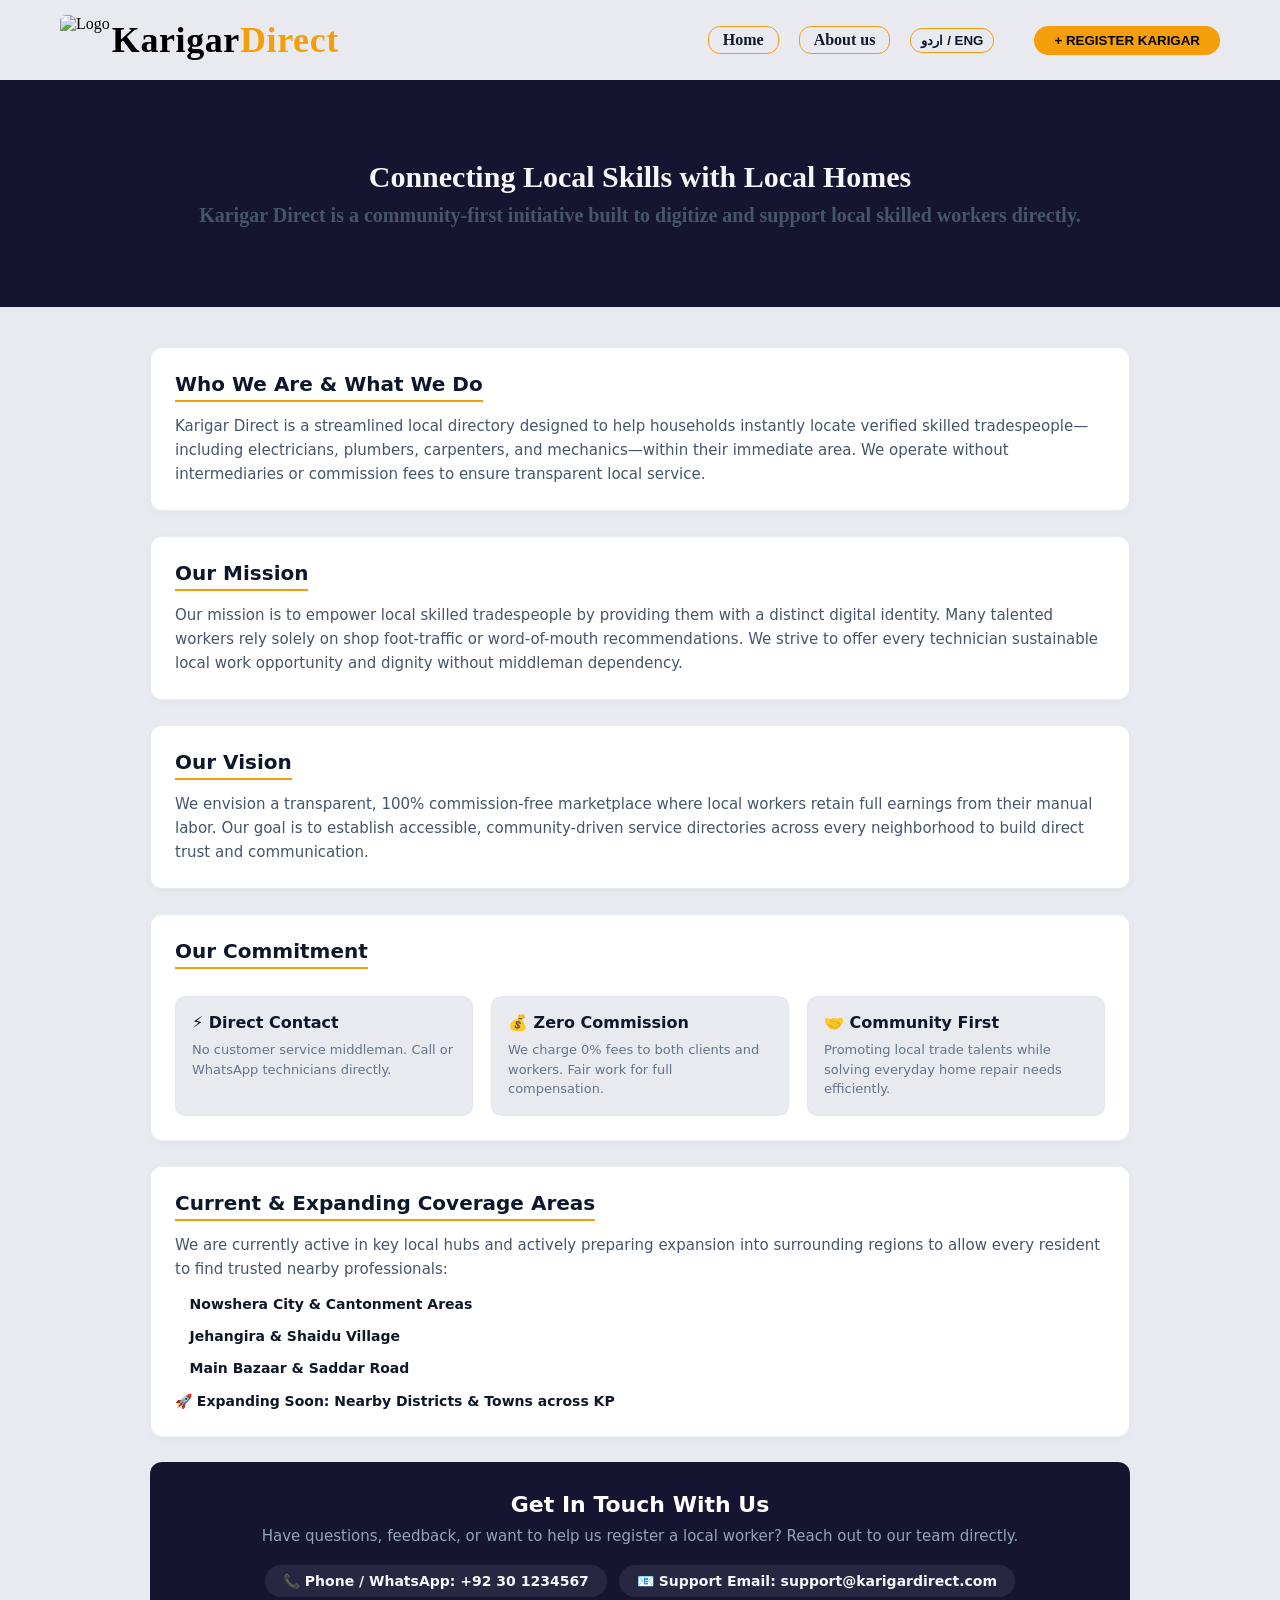
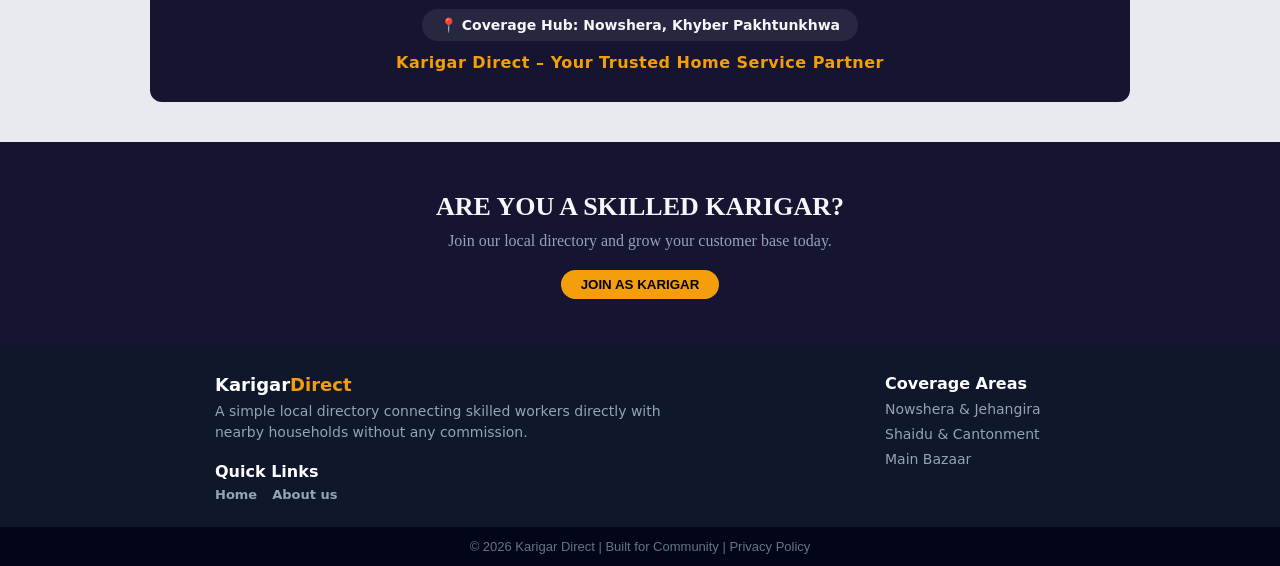
==== about.html @ 754f0617 "First commit - Karigar Direct" ====
<!DOCTYPE html>
<html lang="en">
<head>
    <meta charset="UTF-8">
    <meta name="viewport" content="width=device-width, initial-scale=1.0">
    <title>About Us | Karigar Direct</title>

    <link rel="icon" type="image/png" sizes="16x16" href="./assests/New folder/5b1d29cd1d214fa281f083f291dc749e.ico/favicon-16x16.png">
    <link rel="icon" type="image/png" sizes="32x32" href="./assests/New folder/5b1d29cd1d214fa281f083f291dc749e.ico/favicon-32x32.png">
    <link rel="icon" type="image/png" sizes="96x96" href="./assests/New folder/5b1d29cd1d214fa281f083f291dc749e.ico/favicon-96x96.png">
    <link rel="stylesheet" href="style.css">
</head>
<body>

    <header>
        <div class="header-container">

            <div class="image-container1">
                 <img src="./maintenance.jpg" width="70px" alt="Logo">
            </div>

            <div class="heading-container1"> 
                <h1>Karigar<span>Direct</span></h1>
            </div>

            <div class="nav-conatiner">
                <nav>
                    <a href="index.html">Home</a>
                    <a href="about.html">About us</a>
                    <button type="button" id="aboutLangBtn" style="background: transparent; border: 1px solid #F59E0B; padding: 4px 10px; border-radius: 12px; cursor: pointer; font-weight: 700; color: #0f172a;">اردو / ENG</button>
                </nav>
            </div>
            
            <div class="button-container1">
                <a href="register.html"><button type="button">+ REGISTER KARIGAR</button></a>
            </div>
            
        </div>
    </header>

    <section class="parent-container1">
        <div class="hero-text1" id="aboutHeroTitle">
            Connecting Local Skills with Local Homes
        </div>
        <div class="hero-text2">
            <p id="aboutHeroSub">Karigar Direct is a community-first initiative built to digitize and support local skilled workers directly.</p>
        </div>
    </section>

    <section class="about_main_section">
        <div class="about_child_container">

            <div class="about_block_box">
                <h3>Who We Are & What We Do</h3>
                <p>Karigar Direct is a streamlined local directory designed to help households instantly locate verified skilled tradespeople—including electricians, plumbers, carpenters, and mechanics—within their immediate area. We operate without intermediaries or commission fees to ensure transparent local service.</p>
            </div>

            <div class="about_block_box">
                <h3>Our Mission</h3>
                <p>Our mission is to empower local skilled tradespeople by providing them with a distinct digital identity. Many talented workers rely solely on shop foot-traffic or word-of-mouth recommendations. We strive to offer every technician sustainable local work opportunity and dignity without middleman dependency.</p>
            </div>

            <div class="about_block_box">
                <h3>Our Vision</h3>
                <p>We envision a transparent, 100% commission-free marketplace where local workers retain full earnings from their manual labor. Our goal is to establish accessible, community-driven service directories across every neighborhood to build direct trust and communication.</p>
            </div>

            <div class="about_block_box">
                <h3>Our Commitment</h3>
                <div class="about_cards_row">
                    <div class="about_mini_card">
                        <h4>⚡ Direct Contact</h4>
                        <p>No customer service middleman. Call or WhatsApp technicians directly.</p>
                    </div>
                    <div class="about_mini_card">
                        <h4>💰 Zero Commission</h4>
                        <p>We charge 0% fees to both clients and workers. Fair work for full compensation.</p>
                    </div>
                    <div class="about_mini_card">
                        <h4>🤝 Community First</h4>
                        <p>Promoting local trade talents while solving everyday home repair needs efficiently.</p>
                    </div>
                </div>
            </div>

            <div class="about_block_box">
                <h3>Current & Expanding Coverage Areas</h3>
                <p>We are currently active in key local hubs and actively preparing expansion into surrounding regions to allow every resident to find trusted nearby professionals:</p>
                <div class="future_goals_list">
                    <p>&nbsp;&nbsp;&nbsp;Nowshera City & Cantonment Areas</p>
                    <p>&nbsp;&nbsp;&nbsp;Jehangira & Shaidu Village</p>
                    <p>&nbsp;&nbsp;&nbsp;Main Bazaar & Saddar Road</p>
                    <p>🚀 Expanding Soon: Nearby Districts & Towns across KP</p>
                </div>
            </div>

            <div class="about_contact_box">
                <h3>Get In Touch With Us</h3>
                <p>Have questions, feedback, or want to help us register a local worker? Reach out to our team directly.</p>
                <div class="contact_meta_info">
                    <span>📞 Phone / WhatsApp: +92 30 1234567</span>
                    <span>📧 Support Email: support@karigardirect.com</span>
                    <span>📍 Coverage Hub: Nowshera, Khyber Pakhtunkhwa</span>
                </div>
                <h4 class="brand_tagline">Karigar Direct – Your Trusted Home Service Partner</h4>
            </div>

        </div>
    </section>

    <section>
        <div class="footer_top_container">
            <h2>ARE YOU A SKILLED KARIGAR?</h2>
            <p>Join our local directory and grow your customer base today.</p>
            <div class="button-container1">
                <a href="register.html"><button type="button">JOIN AS KARIGAR</button></a>
            </div>
        </div>
    </section>

    <section>
        <div class="footer_main_container">
            <div class="footer_child_container">
                
                <div class="footer_left_stack">
                    <div class="hero-container1">
                        <h3>Karigar<span>Direct</span></h3>
                        <p>A simple local directory connecting skilled workers directly with nearby households without any commission.</p>
                    </div>

                    <div class="hero-container2">
                        <h4>Quick Links</h4>
                        <div class="footer_links_list">
                            <a href="index.html">Home</a>
                            <a href="about.html">About us</a>
                        </div>
                    </div>
                </div>

                <div class="footer_right_stack">
                    <div class="hero-container3">
                        <h4>Coverage Areas</h4>
                        <p>Nowshera & Jehangira</p>
                        <p>Shaidu & Cantonment</p>
                        <p>Main Bazaar</p>
                    </div>
                </div>

            </div>
        </div>
    </section>

    <div class="footer_bottom_bar">
        <p>© 2026 Karigar Direct | Built for Community | Privacy Policy</p>
    </div>

    <script src="script.js"></script>
</body>
</html>
---- style.css ----
* {
    margin: 0;
    padding: 0;
    box-sizing: border-box;
}

body {
    background-color: rgb(233, 234, 239);
}

.header-container {
    display: flex;
    justify-content: space-between;
    align-items: center;
    max-width: 1200px;
    margin: 0 auto;
    padding: 15px 20px; 
}

.image-container1 {
    display: flex;
    align-items: center;
}

.image-container1 img {
    height: 50px;
    width: auto;
    object-fit: contain;
    border-radius: 6px;
    margin-right: 10px;
}

.heading-container1 {
    color: black;
    font-size: 18px;
    font-weight: 700;
    letter-spacing: 0.6px;
    margin-right: auto;
    margin-left: -8px;
}

.heading-container1 span {
    color: #F59E0B;
}

.nav-conatiner {
    display: flex;
    align-items: center;
    margin-right: 40px;
}

.nav-conatiner nav {
    display: flex;
    gap: 20px;
    align-items: center;
}

.nav-conatiner a {
    color: #0f172a;
    display: inline-block;
    text-decoration: none;
    font-size: 16px;
    font-weight: 700;
    padding: 4px 14px;
    border: 1px solid #F59E0B;
    border-radius: 12px;
    transition: all 0.3s ease;
}

.nav-conatiner a:hover {
    color: #F59E0B;
    background-color: rgba(245, 158, 11, 0.08);
    box-shadow: 0 0 8px rgba(245, 158, 11, 0.4);
    transform: translateY(-2px);
}

#langToggleBtn {
    transition: all 0.3s ease;
}

#langToggleBtn:hover {
    background-color: rgba(245, 158, 11, 0.08) !important;
    box-shadow: 0 0 8px rgba(245, 158, 11, 0.4);
    transform: translateY(-2px);
}

.button-container1 button {
    color: black;
    background-color: #F59E0B;
    font-weight: 700;
    border-radius: 15px;
    border: none;
    padding: 7px 20px;
    cursor: pointer;
}

.button-container1 button:hover {
    transform: translateY(-5px);
    box-shadow: 0px 10px 20px -5px rgba(0, 0, 0, 0.653);
}

.parent-container1 {
    justify-content: center;
    align-items: center;
    text-align: center;
    margin: 0 auto;
    background-color: rgb(21, 21, 49);
    padding: 80px;  
}

.hero-text1 {
    color: #f5f6f7;
    font-size: 30px;
    font-weight: 600;
}

.hero-text2 {
    color: #475569; 
    font-size: 20px;
    font-weight: 600;
    margin-top: 10px;
}

.hero-search {
    display: flex;
    justify-content: center;
    margin: 0 auto;
    margin-top: 20px;
    max-width: 700px;
    width: 100%;
}

.hero-search input[type="search"] {
    flex-grow: 1;
    padding: 11px 20px;
    font-size: 18px;
    border: 1px solid rgb(91, 90, 90);
    border-right: none;
    outline: none;
}

.button-container2 button {
    padding: 18px 40px;
    outline: none;
    font-size: 15px;
    background-color: blue;
    font-weight: 700;
    color: aliceblue;
    border-style: none;
}

.button-container2 button:hover {
    transform: translateY(-5px);
}

.popular-container {
    background-color: rgb(233, 234, 239);
    padding: 40px;
    width: 100%;
}

.child-container {
    display: block;
    width: 100%;
    font-family: Arial, sans-serif;
}

.child-container h3 {
    font-weight: 600;
    color: black;
    font-size: 20px;
    font-family: Arial, sans-serif;
    max-width: 1200px;
    margin-left: 70px;
}

.child-container marquee {
    display: block;
    width: 100%;
    height: 60px;
    line-height: 60px;
    margin: 0;
    padding: 0;
}

.service-pill {
    padding: 6px 30px;
    border-radius: 16px;
    background-color: #ffffff; 
    border: 1px solid #F59E0B;
    margin-left: 35px;
    font-size: 15px;
    display: inline-block;
    white-space: nowrap;
    vertical-align: middle;
    font-weight: 600;
    color: #0f172a;
    box-shadow: 0 2px 4px rgba(0, 0, 0, 0.05); 
    transition: all 0.3s ease;
    cursor: pointer;
}

.service-pill:hover {
    background-color: rgba(245, 158, 11, 0.08);
    color: #0f172a;
    border-color: #F59E0B;
    box-shadow: 0 0 10px rgba(245, 158, 11, 0.4);
    transform: translateY(-2px);
}

.how_it_work-container {
    background-color: white;
    border: 2px solid rgb(158, 158, 158);
    border-left: none;
    border-right: none;
    padding-bottom: 30px; 
}

.how_it_work-container h3 {
    margin-top: 35px;
    margin-left: 105px;
    font-weight: 600;
    font-family: Arial, sans-serif;
}

.hero-container2 {
    display: flex;
    align-items: center;
    justify-content: center;
    margin-top: 25px;
    gap: 30px;
}

.search_container {
    display: flex;
    justify-content: center;
    flex-direction: column;
    align-items: center;
    text-align: center;
    white-space: normal;
    background-color: rgb(233, 234, 239);                 
    border: 1px solid rgba(226, 232, 240, 0.8);   
    box-shadow: 0 4px 15px rgba(0, 0, 0, 0.03);   
    padding: 20px; 
    line-height: 20px;
    border-radius: 12px;                          
    overflow-wrap: break-word;
    margin-bottom: 20px;
    width: 320px;   
    height: 180px;  
    transition: transform 0.2s ease;
}

.search_container:hover {
    transform: translateY(-4px);
}

.search_container h4 {
    color: #0f172a;               
    font-family: 'Segoe UI', system-ui, sans-serif;
    font-size: 18px;
    font-weight: 700;             
    margin-top: 15px;             
    margin-bottom: 8px;           
}

.search_container p {
    color: #64748b;              
    font-family: 'Segoe UI', system-ui, sans-serif;
    font-size: 14px;
    font-weight: 500;
    line-height: 1.5;             
    max-width: 90%;               
}

.karigars_section1 {
    max-width: 1020px;
    margin: 40px auto;
    padding: 0 20px;
}

.karigars_section1 h3 {
    font-family: Arial, sans-serif;
    font-size: 20px;
    font-weight: 700;
    color: #000000;
    margin-bottom: 20px;
}

.karigars_section {
    display: flex;
    flex-wrap: wrap;
    gap: 20px;
    width: 100%;
}

.karigar_card {
    background-color: #ffffff;
    border: 1px solid rgba(226, 232, 240, 0.8);
    border-radius: 12px;
    padding: 16px;
    flex: 1 1 calc(50% - 10px);
    max-width: calc(50% - 10px);
    box-shadow: 0 2px 8px rgba(0, 0, 0, 0.03);
    font-family: 'Segoe UI', system-ui, sans-serif;
    display: flex;
    flex-direction: column;
    gap: 12px;
}

.status_tag {
    background-color: #e6f7ed;
    color: #1e6b3e;
    font-size: 12px;
    font-weight: 700;
    padding: 4px 10px;
    border-radius: 50px;
    display: inline-flex;
    align-items: center;
    gap: 5px;
    align-self: flex-start;
}

.status_tag .dots {
    color: #16a34a;
    font-size: 12px;
}

.karigar_inf {
    display: flex;
    align-items: center;
    gap: 12px;
}

.Karigar_avatar {
    width: 48px;
    height: 48px;
    background-color: #e2e8f0;
    color: #475569;
    border-radius: 50%;
    display: flex;
    align-items: center;
    justify-content: center;
    font-size: 16px;
    font-weight: 700;
}

.karigar_name h3 {
    font-size: 18px;
    font-weight: 700;
    color: #0f172a;
    margin: 0 0 2px 0;
}

.karigar_trademark {
    color: #2563eb;
    font-size: 13px;
    font-weight: 700;
}

.card_line {
    border-top: 1px solid #000000;
    width: 100%;
    margin: 0;
}

.meta_detail_row {
    display: flex;
    justify-content: space-between;
    align-items: center;
    flex-wrap: wrap;
    gap: 8px;
}

.meta_label {
    color: #475569;
    font-weight: 700;
    font-size: 13px;
}

.meta_value {
    color: #64748b;
    font-weight: 500;
    font-size: 13px;
}

.contact_button {
    display: flex;
    justify-content: space-between;
    gap: 14px;
    width: 100%;
}

.contact_button button {
    flex: 1;
    text-align: center;
    padding: 10px 24px;
    font-size: 15px;
    font-weight: 700;
    border: none;
    cursor: pointer;
    border-radius: 8px;
    display: inline-flex;
    align-items: center;
    justify-content: center;
    gap: 8px;
    transition: transform 0.2s ease, opacity 0.2s;
}

.contact_button button:first-child {
    background-color: #e0f2fe;
    color: #0369a1;
}

.contact_button button:last-child {
    background-color: #e6f7ed;
    color: #16a34a;
}

.contact_button button:hover {
    transform: translateY(-2px);
    opacity: 0.95;
}

.footer_top_container {
    justify-content: center;
    align-items: center;
    text-align: center;
    margin: 0 auto;
    background-color: rgb(21, 21, 49);
    padding: 50px 20px;
}

.footer_top_container h2 {
    color: #f5f6f7;
    font-size: 26px;
    font-weight: 700;
    margin-bottom: 10px;
}

.footer_top_container p {
    color: #94a3b8;
    font-size: 16px;
    margin-bottom: 20px;
}

.footer_main_container {
    background-color: rgb(15, 23, 42);
    padding: 25px 20px;
    width: 100%;
}

.footer_child_container {
    display: flex;
    justify-content: space-between;
    align-items: flex-start;
    max-width: 850px;
    margin: 0 auto;
    gap: 40px;
    font-family: 'Segoe UI', system-ui, sans-serif;
}

.footer_left_stack {
    display: flex;
    flex-direction: column;
    align-items: flex-start;
    text-align: left;
    gap: 15px;
    max-width: 480px;
    margin: 0;
    padding: 0;
}

.footer_right_stack {
    min-width: 180px;
    margin: 0;
    padding: 0;
}

.footer_left_stack .hero-container1,
.footer_left_stack .hero-container2 {
    display: block;
    width: 100%;
    margin: 0;
    padding: 0;
    text-align: left;
}

.hero-container1 h3 {
    color: #ffffff;
    font-size: 18px;
    font-weight: 700;
    margin-bottom: 6px;
    text-align: left;
}

.hero-container1 h3 span {
    color: #F59E0B;
}

.footer_left_stack .hero-container2 h4,
.hero-container3 h4 {
    color: #ffffff;
    font-size: 16px;
    font-weight: 700;
    margin-bottom: 6px;
    text-align: left;
}

.hero-container1 p,
.hero-container3 p {
    color: #94a3b8;
    font-size: 14px;
    line-height: 1.5;
    margin-bottom: 4px;
    text-align: left;
}

.footer_links_list {
    display: flex;
    flex-direction: row;
    gap: 15px;
    align-items: center;
    justify-content: flex-start;
    flex-wrap: wrap;
    margin: 0;
    padding: 0;
}

.footer_links_list a {
    color: #94a3b8;
    text-decoration: none;
    font-size: 13px;
    font-weight: 600;
    white-space: nowrap;
    transition: color 0.3s ease;
}

.footer_links_list a:hover {
    color: #F59E0B;
}

.footer_bottom_bar {
    background-color: rgb(2, 6, 23);
    text-align: center;
    padding: 12px;
    color: #64748b;
    font-size: 13px;
    font-family: Arial, sans-serif;
}

/* about section */

.about_main_section {
    max-width: 1020px;
    margin: 40px auto;
    padding: 0 20px;
}

.about_child_container {
    display: flex;
    flex-direction: column;
    gap: 25px;
    width: 100%;
}

.about_block_box {
    background-color: #ffffff;
    border: 1px solid rgba(226, 232, 240, 0.8);
    border-radius: 12px;
    padding: 24px;
    box-shadow: 0 2px 8px rgba(0, 0, 0, 0.03);
    font-family: 'Segoe UI', system-ui, sans-serif;
}

.about_block_box h3 {
    font-size: 20px;
    font-weight: 700;
    color: #0f172a;
    margin-bottom: 12px;
    border-bottom: 2px solid #F59E0B;
    display: inline-block;
    padding-bottom: 4px;
}

.about_block_box p {
    color: #475569;
    font-size: 15px;
    line-height: 1.6;
    font-weight: 500;
}

.about_cards_row {
    display: flex;
    gap: 18px;
    margin-top: 15px;
    flex-wrap: wrap;
}

.about_mini_card {
    background-color: rgb(233, 234, 239);
    border: 1px solid rgba(226, 232, 240, 0.8);
    border-radius: 10px;
    padding: 16px;
    flex: 1 1 calc(33.333% - 12px);
    min-width: 250px;
}

.about_mini_card h4 {
    color: #0f172a;
    font-size: 16px;
    font-weight: 700;
    margin-bottom: 8px;
}

.about_mini_card p {
    font-size: 13px;
    color: #64748b;
    line-height: 1.5;
}

.future_goals_list {
    display: flex;
    flex-direction: column;
    gap: 10px;
    margin-top: 12px;
}

.future_goals_list p {
    font-size: 14px;
    color: #0f172a;
    font-weight: 600;
}

.about_contact_box {
    background-color: rgb(21, 21, 49);
    border-radius: 12px;
    padding: 30px;
    color: #ffffff;
    font-family: 'Segoe UI', system-ui, sans-serif;
    text-align: center;
}

.about_contact_box h3 {
    font-size: 22px;
    font-weight: 700;
    color: #ffffff;
    margin-bottom: 10px;
}

.about_contact_box p {
    color: #94a3b8;
    font-size: 15px;
    margin-bottom: 20px;
}

.contact_meta_info {
    display: flex;
    flex-wrap: wrap;
    gap: 12px;
    justify-content: center;
    align-items: center;
    margin-bottom: 12px;
}

.contact_meta_info span {
    background-color: rgba(255, 255, 255, 0.08);
    padding: 8px 18px;
    border-radius: 50px;
    font-size: 14px;
    color: #f5f6f7;
    font-weight: 600;
}

.contact_meta_info span:last-child {
    flex-basis: auto;
    width: auto;
    margin-top: 0;
}

.brand_tagline {
    color: #F59E0B;
    font-size: 16px;
    font-weight: 700;
    margin-top: 12px;
    letter-spacing: 0.5px;
}

/* registration section */

.register_main_section {
    max-width: 800px;
    margin: 40px auto;
    padding: 0 20px;
}

.register_child_container {
    width: 100%;
}

.register_form_box {
    background-color: #ffffff;
    border: 1px solid rgba(226, 232, 240, 0.8);
    border-radius: 12px;
    padding: 35px;
    box-shadow: 0 2px 8px rgba(0, 0, 0, 0.03);
    font-family: 'Segoe UI', system-ui, sans-serif;
}

.register_form_box h3 {
    font-size: 22px;
    font-weight: 700;
    color: #0f172a;
    margin-bottom: 6px;
    border-bottom: 2px solid #F59E0B;
    display: inline-block;
    padding-bottom: 4px;
}

.form_subtext {
    color: #64748b;
    font-size: 14px;
    margin-bottom: 25px;
    font-weight: 500;
}

.karigar_register_form {
    display: flex;
    flex-wrap: wrap;
    gap: 20px;
}

.form_group {
    display: flex;
    flex-direction: column;
    gap: 6px;
    text-align: left;
    flex: 1 1 calc(50% - 10px);
    min-width: 260px;
}

.form_group label {
    font-size: 14px;
    font-weight: 700;
    color: #0f172a;
}

.form_group input[type="text"],
.form_group input[type="tel"],
.form_group select {
    width: 100%;
    padding: 12px 16px;
    font-size: 15px;
    font-family: 'Segoe UI', system-ui, sans-serif;
    color: #0f172a;
    background-color: rgb(233, 234, 239);
    border: 1px solid rgb(180, 185, 195);
    border-radius: 8px;
    outline: none;
}

.form_group input[type="text"]:focus,
.form_group input[type="tel"]:focus,
.form_group select:focus {
    background-color: #ffffff;
    border-color: #0f172a;
    outline: none;
    box-shadow: none;
}

.form_button_container {
    margin-top: 10px;
    display: flex;
    justify-content: center;
    width: 100%;
}

.form_button_container button {
    width: auto;
    min-width: 240px;
    padding: 12px 30px;
    background-color: #F59E0B;
    color: #000000;
    font-size: 15px;
    font-weight: 700;
    border: none;
    border-radius: 8px;
    cursor: pointer;
    transition: transform 0.2s ease, box-shadow 0.2s ease;
}

.form_button_container button:hover {
    transform: translateY(-2px);
    box-shadow: 0px 6px 12px -2px rgba(0, 0, 0, 0.2);
}

@media (max-width: 768px) {
    .header-container {
        flex-direction: column;
        gap: 15px;
        text-align: center;
    }

    .heading-container1 {
        margin-right: 0;
        margin-left: 0;
    }

    .nav-conatiner {
        margin-right: 0;
    }

    .nav-conatiner nav {
        gap: 20px;
    }

    .karigar_card {
        flex: 1 1 100%;
        max-width: 100%;
    }

    .footer_child_container {
        flex-direction: column;
        gap: 25px;
    }

    .about_mini_card {
        flex: 1 1 100%;
    }

    .register_form_box {
        padding: 20px;
    }

    .form_group {
        flex: 1 1 100%;
    }
}
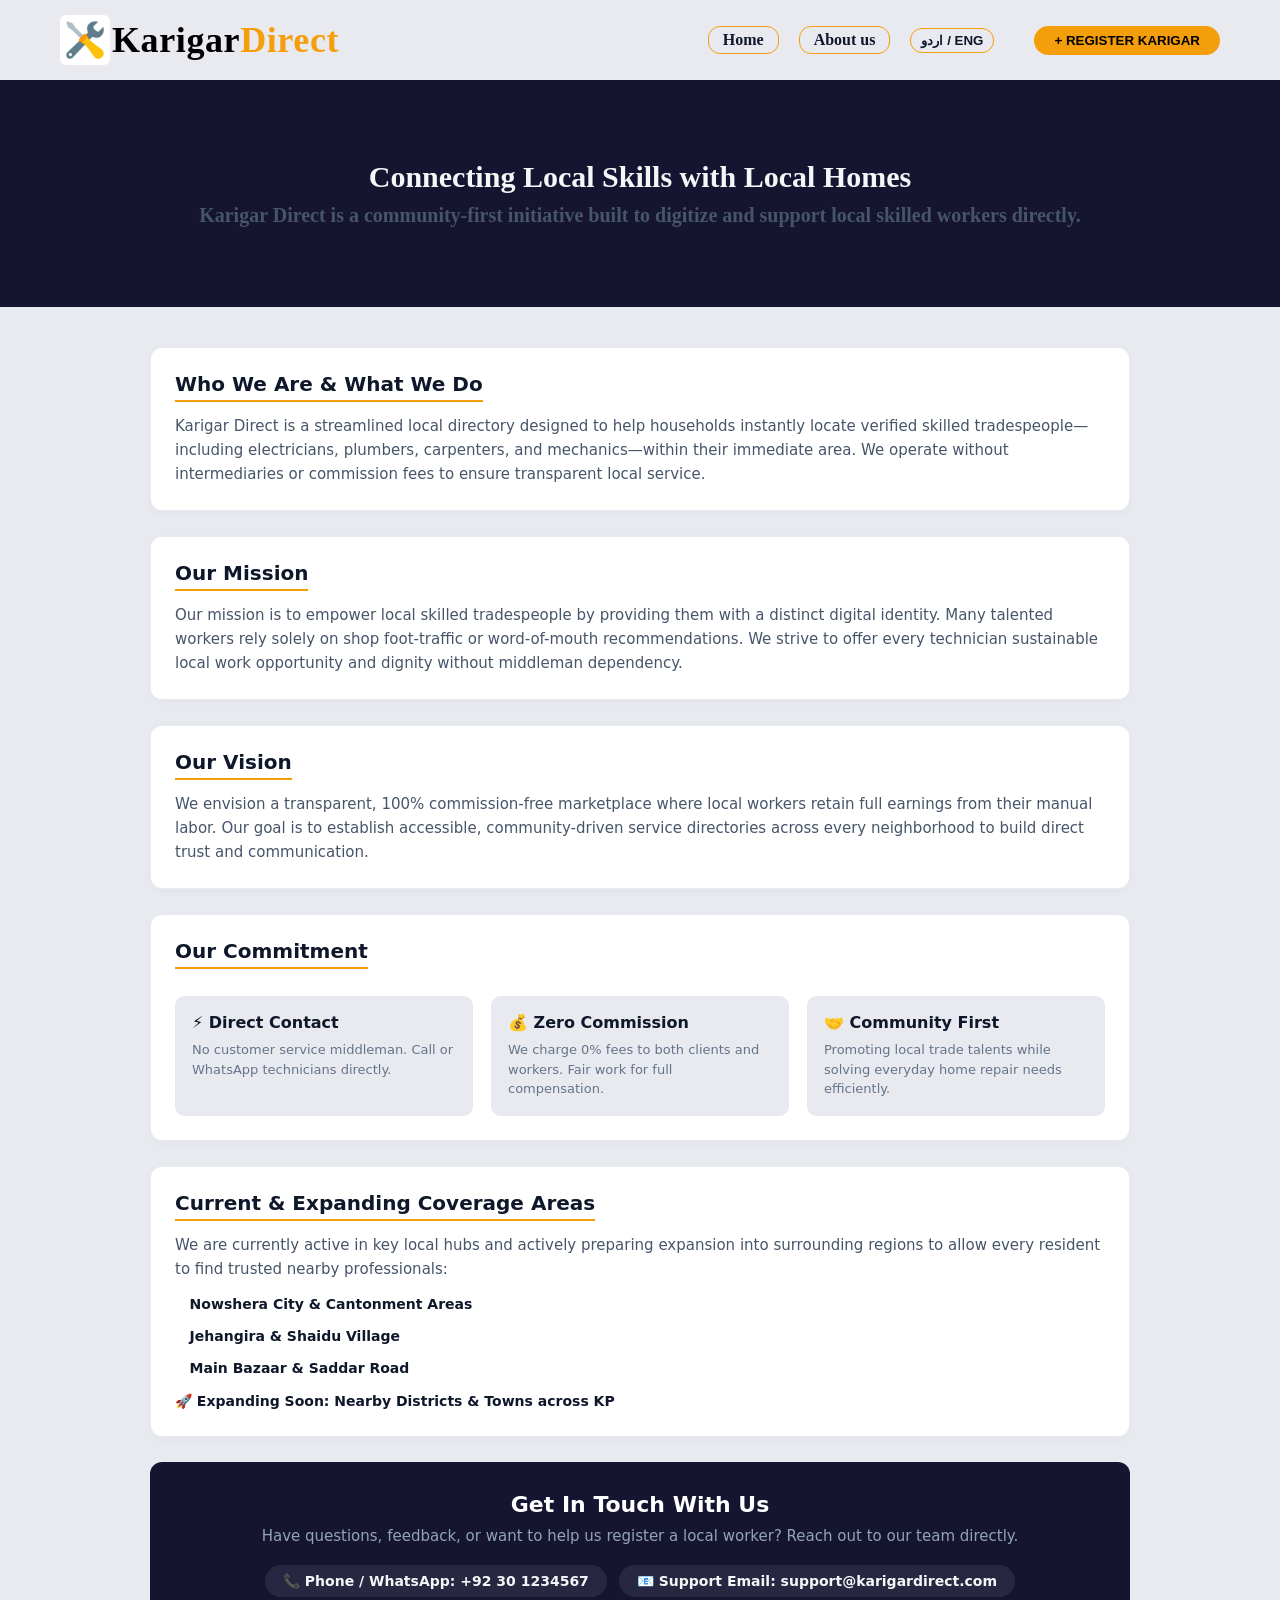
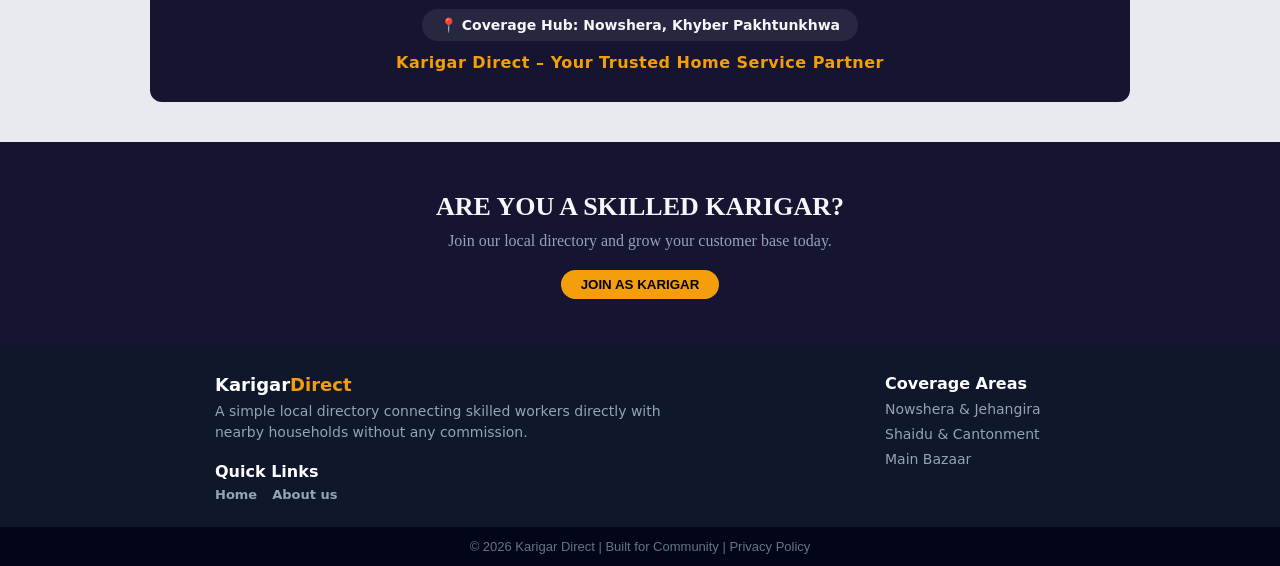
==== commit 4f5e7b89: "Fix logo path and update files" ====
--- a/about.html
+++ b/about.html
@@ -16,7 +16,7 @@
         <div class="header-container">
 
             <div class="image-container1">
-                 <img src="./maintenance.jpg" width="70px" alt="Logo">
+                 <img src="assests/maintenance.jpg" width="70px" alt="Logo">
             </div>
 
             <div class="heading-container1"> 
